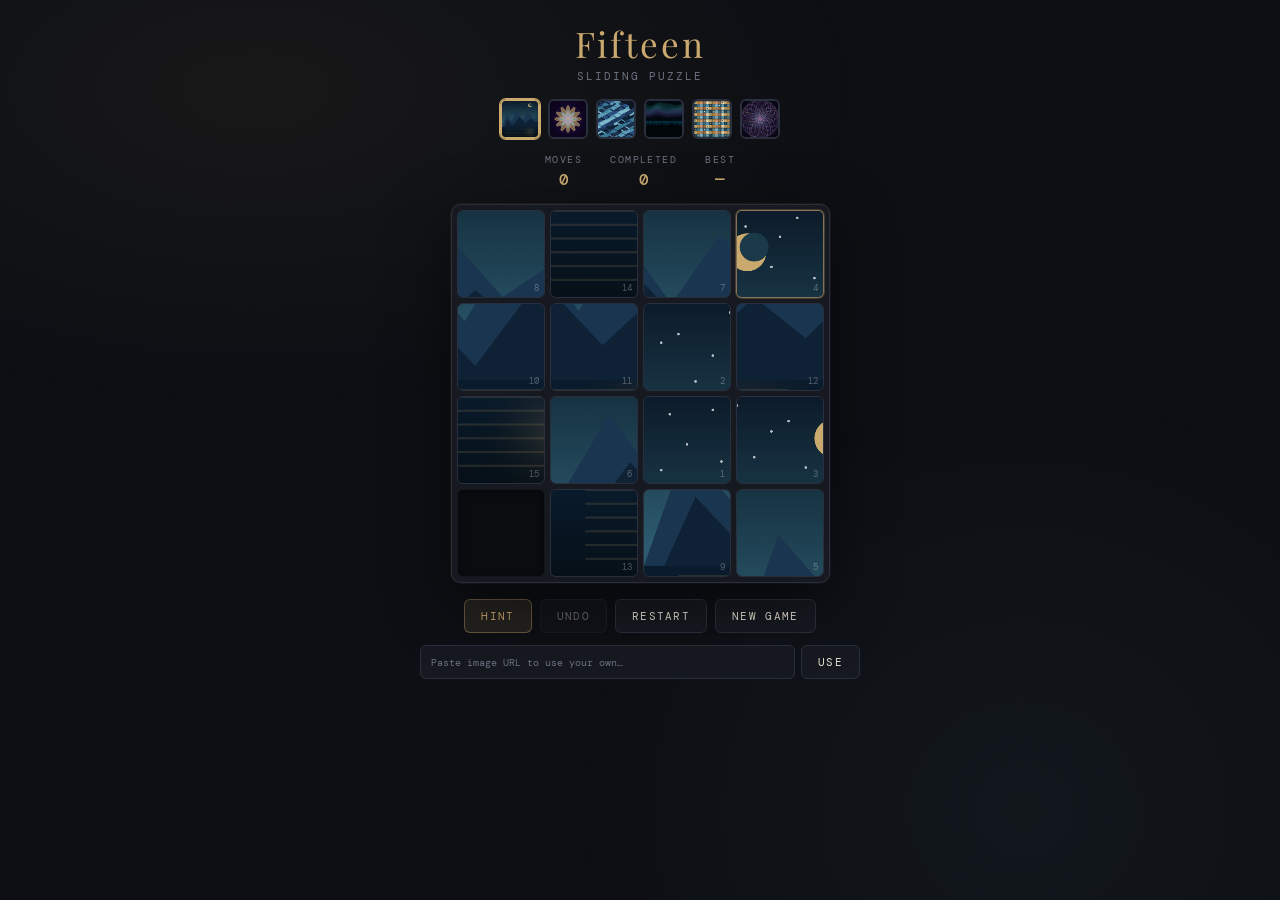
==== index.html @ 5afc831d "Add files via upload Updated for security so more browsers will load it with separate script file in" ====
<!DOCTYPE html>
<html lang="en">
<head>
  <meta charset="UTF-8">
  <meta name="viewport" content="width=device-width, initial-scale=1.0, user-scalable=no">
  <title>Fifteen Puzzle</title>
  <link rel="preconnect" href="https://fonts.googleapis.com">
  <link rel="preconnect" href="https://fonts.gstatic.com" crossorigin>
  <link href="https://fonts.googleapis.com/css2?family=Playfair+Display:wght@400;700&family=DM+Mono:wght@300;400;500&display=swap" rel="stylesheet">
  <link rel="stylesheet" href="puzzle.css">
</head>
<body>
  <canvas id="fwCanvas"></canvas>
  <div class="wrapper">
    <header>
      <h1>Fifteen</h1>
      <div class="subtitle">sliding puzzle</div>
    </header>

    <div class="pattern-row" id="patternRow"></div>

    <div class="stats">
      <div class="stat"><span class="stat-label">Moves</span><span class="stat-value" id="moves">0</span></div>
      <div class="stat"><span class="stat-label">Completed</span><span class="stat-value" id="completed">0</span></div>
      <div class="stat"><span class="stat-label">Best</span><span class="stat-value" id="best">—</span></div>
    </div>

    <div class="board-wrap">
      <div class="board" id="board"></div>
      <div class="win-overlay" id="winOverlay">
        <div class="win-title">Solved!</div>
        <div class="win-moves" id="winMoves"></div>
        <div class="win-sub">tap to play again</div>
      </div>
    </div>

    <div class="controls">
      <button class="primary" id="btnHint">Hint</button>
      <button id="btnUndo" disabled>Undo</button>
      <button id="btnRestart">Restart</button>
      <button id="btnNew">New Game</button>
    </div>

    <div class="img-row">
      <input type="text" id="imgUrl" placeholder="Paste image URL to use your own…">
      <button id="btnImg">Use</button>
    </div>
    <div class="msg" id="msg"></div>
  </div>

  <script src="puzzle.js"></script>
</body>
</html>
---- puzzle.css ----
:root {
  --bg: #0d0f14;
  --surface: #161920;
  --border: #2a2f3d;
  --accent: #c9a96e;
  --accent2: #7eb8c9;
  --text: #e8e2d5;
  --muted: #6b7280;
  --tile-bg: #1e2330;
  --tile-hover: #252c3d;
  --empty: #0a0c10;
  --radius: 6px;
  --gap: 5px;
  --tile-size: min(18vw, 88px);
}

* { box-sizing: border-box; margin: 0; padding: 0; }

body {
  background: var(--bg);
  color: var(--text);
  font-family: 'DM Mono', monospace;
  min-height: 100dvh;
  display: flex;
  flex-direction: column;
  align-items: center;
  justify-content: flex-start;
  padding: 20px 16px 32px;
  overflow-x: hidden;
}

body::before {
  content: '';
  position: fixed; inset: 0;
  background-image:
    radial-gradient(ellipse 80% 60% at 20% 10%, rgba(201,169,110,0.06) 0%, transparent 60%),
    radial-gradient(ellipse 60% 80% at 80% 90%, rgba(126,184,201,0.05) 0%, transparent 60%);
  pointer-events: none; z-index: 0;
}

.wrapper { position: relative; z-index: 1; width: 100%; max-width: 440px; }

header { text-align: center; margin-bottom: 16px; }

h1 {
  font-family: 'Playfair Display', serif;
  font-size: clamp(1.5rem, 5vw, 2.2rem);
  font-weight: 400;
  letter-spacing: 0.08em;
  color: var(--accent);
  margin-bottom: 2px;
}

.subtitle {
  font-size: 0.68rem;
  letter-spacing: 0.18em;
  text-transform: uppercase;
  color: var(--muted);
}

.pattern-row {
  display: flex;
  justify-content: center;
  gap: 8px;
  margin-bottom: 14px;
  flex-wrap: wrap;
}

.pat-btn {
  width: 40px; height: 40px;
  border-radius: 6px;
  border: 2px solid var(--border);
  cursor: pointer;
  overflow: hidden;
  padding: 0;
  background: none;
  transition: border-color 0.15s, transform 0.1s;
  -webkit-tap-highlight-color: transparent;
  flex-shrink: 0;
}
.pat-btn:hover { border-color: var(--muted); transform: scale(1.08); }
.pat-btn.active { border-color: var(--accent); box-shadow: 0 0 0 1px var(--accent); }
.pat-btn canvas { display: block; width: 100%; height: 100%; }

.stats {
  display: flex;
  justify-content: center;
  gap: 28px;
  margin-bottom: 14px;
}
.stat { display: flex; flex-direction: column; align-items: center; gap: 3px; }
.stat-label { color: var(--muted); font-size: 0.6rem; text-transform: uppercase; letter-spacing: 0.15em; }
.stat-value { color: var(--accent); font-weight: 500; font-size: 1rem; font-family: 'DM Mono', monospace; }

.board-wrap {
  position: relative;
  display: flex;
  justify-content: center;
  margin-bottom: 16px;
}

.board {
  display: grid;
  grid-template-columns: repeat(4, var(--tile-size));
  grid-template-rows: repeat(4, var(--tile-size));
  gap: var(--gap);
  background: var(--surface);
  border: 1px solid var(--border);
  border-radius: 10px;
  padding: var(--gap);
  box-shadow: 0 20px 60px rgba(0,0,0,0.5), 0 0 0 1px rgba(201,169,110,0.08);
}

.tile {
  width: var(--tile-size);
  height: var(--tile-size);
  border-radius: var(--radius);
  overflow: hidden;
  position: relative;
  cursor: pointer;
  transition: transform 0.08s ease, box-shadow 0.08s ease;
  background: var(--tile-bg);
  border: 1px solid var(--border);
  touch-action: manipulation;
  -webkit-tap-highlight-color: transparent;
  user-select: none;
}
.tile:not(.empty):hover {
  transform: scale(1.04);
  box-shadow: 0 4px 16px rgba(0,0,0,0.4), 0 0 0 1px rgba(201,169,110,0.3);
  z-index: 2;
}
.tile:not(.empty):active { transform: scale(0.96); }
.tile.empty {
  background: var(--empty);
  border-color: rgba(255,255,255,0.04);
  cursor: default;
  box-shadow: inset 0 2px 8px rgba(0,0,0,0.5);
}
.tile canvas { display: block; width: 100%; height: 100%; }
.tile .num {
  position: absolute; bottom: 3px; right: 5px;
  font-size: 0.55rem; color: rgba(255,255,255,0.3);
  pointer-events: none;
}
.tile.correct {
  border-color: rgba(201,169,110,0.6);
  box-shadow: 0 0 0 1px rgba(201,169,110,0.25), inset 0 0 6px rgba(201,169,110,0.08);
}
.tile.hint-tile {
  box-shadow: 0 0 0 2px var(--accent2), 0 0 12px rgba(126,184,201,0.5);
  border-color: var(--accent2);
}

#fwCanvas { position: fixed; inset: 0; pointer-events: none; z-index: 100; display: none; }

.win-overlay {
  display: none;
  position: absolute; inset: 0;
  background: rgba(13,15,20,0.85);
  border-radius: 10px;
  flex-direction: column;
  align-items: center;
  justify-content: center;
  gap: 8px;
  backdrop-filter: blur(4px);
  z-index: 20;
}
.win-overlay.show { display: flex; }
.win-title { font-family: 'Playfair Display', serif; font-size: 1.8rem; color: var(--accent); }
.win-sub { font-size: 0.68rem; color: var(--muted); letter-spacing: 0.12em; text-transform: uppercase; }
.win-moves { font-size: 1rem; color: var(--accent2); font-family: 'DM Mono', monospace; }

.controls { display: flex; flex-wrap: wrap; justify-content: center; gap: 8px; }

button {
  font-family: 'DM Mono', monospace;
  font-size: 0.68rem;
  letter-spacing: 0.12em;
  text-transform: uppercase;
  padding: 9px 16px;
  border-radius: var(--radius);
  border: 1px solid var(--border);
  background: var(--surface);
  color: var(--text);
  cursor: pointer;
  transition: background 0.15s, border-color 0.15s;
  -webkit-tap-highlight-color: transparent;
}
button:hover { background: var(--tile-hover); border-color: var(--muted); }
button.primary {
  background: rgba(201,169,110,0.12);
  border-color: rgba(201,169,110,0.4);
  color: var(--accent);
}
button.primary:hover { background: rgba(201,169,110,0.22); }
button:disabled { opacity: 0.35; cursor: default; }

.img-row { display: flex; gap: 6px; margin-top: 12px; width: 100%; }
.img-row input {
  flex: 1; font-family: 'DM Mono', monospace; font-size: 0.65rem;
  padding: 8px 10px; background: var(--surface); border: 1px solid var(--border);
  border-radius: var(--radius); color: var(--text); outline: none; min-width: 0;
}
.img-row input:focus { border-color: var(--muted); }
.img-row input::placeholder { color: var(--muted); }
.msg { text-align: center; font-size: 0.65rem; color: var(--muted); margin-top: 8px; min-height: 1em; }
.msg.err { color: #e07070; }
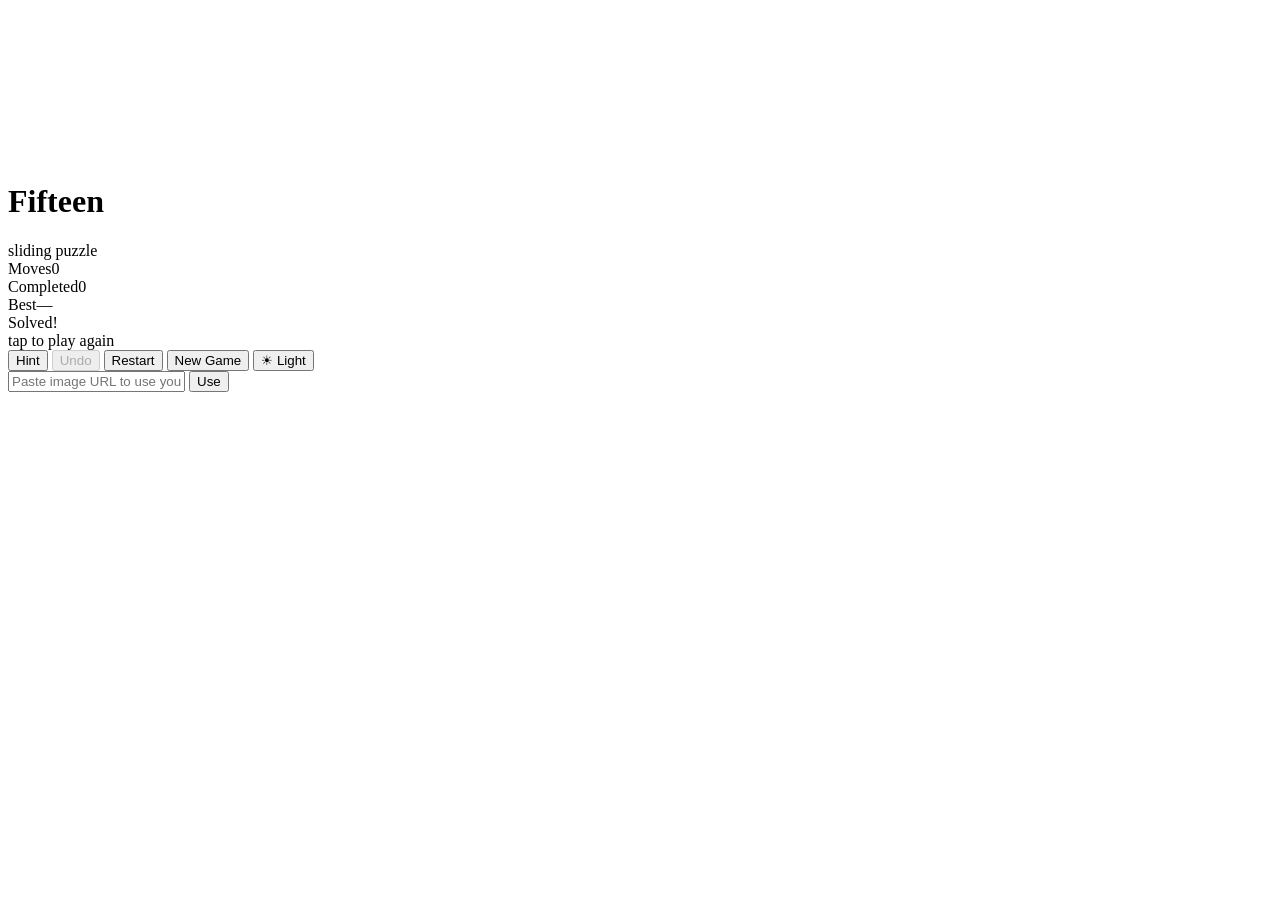
==== commit e0f4ba20: "Add files via upload Light and dark mode, clearer numbers." ====
--- a/index.html
+++ b/index.html
@@ -39,6 +39,7 @@
       <button id="btnUndo" disabled>Undo</button>
       <button id="btnRestart">Restart</button>
       <button id="btnNew">New Game</button>
+      <button id="btnTheme">☀ Light</button>
     </div>
 
     <div class="img-row">
--- a/puzzle.css
+++ b/puzzle.css
@@ -1,208 +1 @@
-:root {
-  --bg: #0d0f14;
-  --surface: #161920;
-  --border: #2a2f3d;
-  --accent: #c9a96e;
-  --accent2: #7eb8c9;
-  --text: #e8e2d5;
-  --muted: #6b7280;
-  --tile-bg: #1e2330;
-  --tile-hover: #252c3d;
-  --empty: #0a0c10;
-  --radius: 6px;
-  --gap: 5px;
-  --tile-size: min(18vw, 88px);
-}
-
-* { box-sizing: border-box; margin: 0; padding: 0; }
-
-body {
-  background: var(--bg);
-  color: var(--text);
-  font-family: 'DM Mono', monospace;
-  min-height: 100dvh;
-  display: flex;
-  flex-direction: column;
-  align-items: center;
-  justify-content: flex-start;
-  padding: 20px 16px 32px;
-  overflow-x: hidden;
-}
-
-body::before {
-  content: '';
-  position: fixed; inset: 0;
-  background-image:
-    radial-gradient(ellipse 80% 60% at 20% 10%, rgba(201,169,110,0.06) 0%, transparent 60%),
-    radial-gradient(ellipse 60% 80% at 80% 90%, rgba(126,184,201,0.05) 0%, transparent 60%);
-  pointer-events: none; z-index: 0;
-}
-
-.wrapper { position: relative; z-index: 1; width: 100%; max-width: 440px; }
-
-header { text-align: center; margin-bottom: 16px; }
-
-h1 {
-  font-family: 'Playfair Display', serif;
-  font-size: clamp(1.5rem, 5vw, 2.2rem);
-  font-weight: 400;
-  letter-spacing: 0.08em;
-  color: var(--accent);
-  margin-bottom: 2px;
-}
-
-.subtitle {
-  font-size: 0.68rem;
-  letter-spacing: 0.18em;
-  text-transform: uppercase;
-  color: var(--muted);
-}
-
-.pattern-row {
-  display: flex;
-  justify-content: center;
-  gap: 8px;
-  margin-bottom: 14px;
-  flex-wrap: wrap;
-}
-
-.pat-btn {
-  width: 40px; height: 40px;
-  border-radius: 6px;
-  border: 2px solid var(--border);
-  cursor: pointer;
-  overflow: hidden;
-  padding: 0;
-  background: none;
-  transition: border-color 0.15s, transform 0.1s;
-  -webkit-tap-highlight-color: transparent;
-  flex-shrink: 0;
-}
-.pat-btn:hover { border-color: var(--muted); transform: scale(1.08); }
-.pat-btn.active { border-color: var(--accent); box-shadow: 0 0 0 1px var(--accent); }
-.pat-btn canvas { display: block; width: 100%; height: 100%; }
-
-.stats {
-  display: flex;
-  justify-content: center;
-  gap: 28px;
-  margin-bottom: 14px;
-}
-.stat { display: flex; flex-direction: column; align-items: center; gap: 3px; }
-.stat-label { color: var(--muted); font-size: 0.6rem; text-transform: uppercase; letter-spacing: 0.15em; }
-.stat-value { color: var(--accent); font-weight: 500; font-size: 1rem; font-family: 'DM Mono', monospace; }
-
-.board-wrap {
-  position: relative;
-  display: flex;
-  justify-content: center;
-  margin-bottom: 16px;
-}
-
-.board {
-  display: grid;
-  grid-template-columns: repeat(4, var(--tile-size));
-  grid-template-rows: repeat(4, var(--tile-size));
-  gap: var(--gap);
-  background: var(--surface);
-  border: 1px solid var(--border);
-  border-radius: 10px;
-  padding: var(--gap);
-  box-shadow: 0 20px 60px rgba(0,0,0,0.5), 0 0 0 1px rgba(201,169,110,0.08);
-}
-
-.tile {
-  width: var(--tile-size);
-  height: var(--tile-size);
-  border-radius: var(--radius);
-  overflow: hidden;
-  position: relative;
-  cursor: pointer;
-  transition: transform 0.08s ease, box-shadow 0.08s ease;
-  background: var(--tile-bg);
-  border: 1px solid var(--border);
-  touch-action: manipulation;
-  -webkit-tap-highlight-color: transparent;
-  user-select: none;
-}
-.tile:not(.empty):hover {
-  transform: scale(1.04);
-  box-shadow: 0 4px 16px rgba(0,0,0,0.4), 0 0 0 1px rgba(201,169,110,0.3);
-  z-index: 2;
-}
-.tile:not(.empty):active { transform: scale(0.96); }
-.tile.empty {
-  background: var(--empty);
-  border-color: rgba(255,255,255,0.04);
-  cursor: default;
-  box-shadow: inset 0 2px 8px rgba(0,0,0,0.5);
-}
-.tile canvas { display: block; width: 100%; height: 100%; }
-.tile .num {
-  position: absolute; bottom: 3px; right: 5px;
-  font-size: 0.55rem; color: rgba(255,255,255,0.3);
-  pointer-events: none;
-}
-.tile.correct {
-  border-color: rgba(201,169,110,0.6);
-  box-shadow: 0 0 0 1px rgba(201,169,110,0.25), inset 0 0 6px rgba(201,169,110,0.08);
-}
-.tile.hint-tile {
-  box-shadow: 0 0 0 2px var(--accent2), 0 0 12px rgba(126,184,201,0.5);
-  border-color: var(--accent2);
-}
-
-#fwCanvas { position: fixed; inset: 0; pointer-events: none; z-index: 100; display: none; }
-
-.win-overlay {
-  display: none;
-  position: absolute; inset: 0;
-  background: rgba(13,15,20,0.85);
-  border-radius: 10px;
-  flex-direction: column;
-  align-items: center;
-  justify-content: center;
-  gap: 8px;
-  backdrop-filter: blur(4px);
-  z-index: 20;
-}
-.win-overlay.show { display: flex; }
-.win-title { font-family: 'Playfair Display', serif; font-size: 1.8rem; color: var(--accent); }
-.win-sub { font-size: 0.68rem; color: var(--muted); letter-spacing: 0.12em; text-transform: uppercase; }
-.win-moves { font-size: 1rem; color: var(--accent2); font-family: 'DM Mono', monospace; }
-
-.controls { display: flex; flex-wrap: wrap; justify-content: center; gap: 8px; }
-
-button {
-  font-family: 'DM Mono', monospace;
-  font-size: 0.68rem;
-  letter-spacing: 0.12em;
-  text-transform: uppercase;
-  padding: 9px 16px;
-  border-radius: var(--radius);
-  border: 1px solid var(--border);
-  background: var(--surface);
-  color: var(--text);
-  cursor: pointer;
-  transition: background 0.15s, border-color 0.15s;
-  -webkit-tap-highlight-color: transparent;
-}
-button:hover { background: var(--tile-hover); border-color: var(--muted); }
-button.primary {
-  background: rgba(201,169,110,0.12);
-  border-color: rgba(201,169,110,0.4);
-  color: var(--accent);
-}
-button.primary:hover { background: rgba(201,169,110,0.22); }
-button:disabled { opacity: 0.35; cursor: default; }
-
-.img-row { display: flex; gap: 6px; margin-top: 12px; width: 100%; }
-.img-row input {
-  flex: 1; font-family: 'DM Mono', monospace; font-size: 0.65rem;
-  padding: 8px 10px; background: var(--surface); border: 1px solid var(--border);
-  border-radius: var(--radius); color: var(--text); outline: none; min-width: 0;
-}
-.img-row input:focus { border-color: var(--muted); }
-.img-row input::placeholder { color: var(--muted); }
-.msg { text-align: center; font-size: 0.65rem; color: var(--muted); margin-top: 8px; min-height: 1em; }
-.msg.err { color: #e07070; }
+                                                                                                                                                                                                                                                                                                                                                                                                                                                                                                                                                                                                                                                                                                                                                                                                                                                                                                                                                                                                                                                                                                                                                                                                                                                                                                                                                                                                                                                                                                                                                                                                                                                                                                                                                                                                                                                                                                                                                                                                                                                                                                                                                                                                                                                                                                                                                                                                                                                                                                                                                                                                                                                                                                                                                                                                                                                                                                                                                                                                                                                                                                                                                                                                                                                                                                                                                                                                                                                                                                                                                                                                                                                                                                                                                                                                                                                                                                                                                                                                                                                                                                                                                                                                                                                                                                                                                                                                                                                                                                                                                                                                                                                                                                                                                                                                                                                                                                                                                                                                                                                                                                                                                                                                                                                                                                                                                                                                                                                                                                                                                                                                                                                                                                                                                                                                                                                                                                                                                                                                                                                                                                                                                                                                                                                                                                                                                                                                                                                                                                                                                                                                                                                
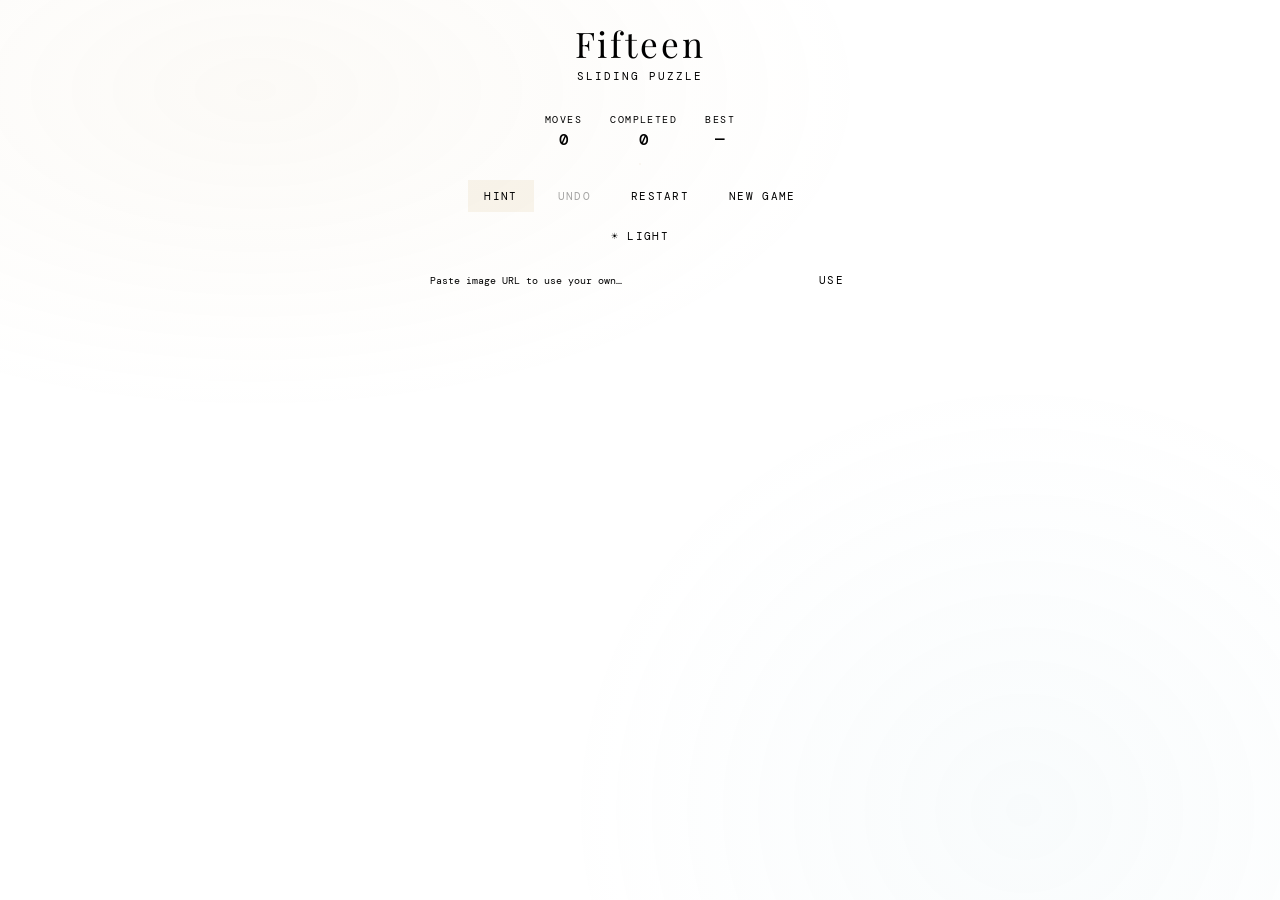
==== commit 0edf1462: "Update stylesheet and script paths in index.html Fixing copilot's mistake" ====
--- a/puzzle.css
+++ b/puzzle.css
@@ -1 +1,250 @@
-                                                                                                                                                                                                                                                                                                                                                                                                                                                                                                                                                                                                                                                                                                                                                                                                                                                                                                                                                                                                                                                                                                                                                                                                                                                                                                                                                                                                                                                                                                                                                                                                                                                                                                                                                                                                                                                                                                                                                                                                                                                                                                                                                                                                                                                                                                                                                                                                                                                                                                                                                                                                                                                                                                                                                                                                                                                                                                                                                                                                                                                                                                                                                                                                                                                                                                                                                                                                                                                                                                                                                                                                                                                                                                                                                                                                                                                                                                                                                                                                                                                                                                                                                                                                                                                                                                                                                                                                                                                                                                                                                                                                                                                                                                                                                                                                                                                                                                                                                                                                                                                                                                                                                                                                                                                                                                                                                                                                                                                                                                                                                                                                                                                                                                                                                                                                                                                                                                                                                                                                                                                                                                                                                                                                                                                                                                                                                                                                                                                                                                                                                                                                                                                +                                                                                                                                                                                                                                                                                                                                                                                                                                                                                                                                                                                                                                                                                                                                                                                                                                                                                                                                                                                                                                                                                                                                                                                                                                                                                                                                                                                                                                                                                                                                                                                                                                                                                                                                                                                                                                                                                                                                                                                                                                                                                                                                                                                                                                                                                                                                                                                                                                                                                                                                                                                                                                                                                                                                                                                                                                                                                                                                                                                                                                                                                                                                                                                                                                                                                                                                                                                                                                                                                                                                                                                                                                                                                                                                                                                                                                                                                                                                                               :root {
+  --bg: #0d0f14;
+  --surface: #161920;
+  --border: #2a2f3d;
+  --accent: #c9a96e;
+  --accent2: #7eb8c9;
+  --text: #e8e2d5;
+  --muted: #6b7280;
+  --tile-bg: #1e2330;
+  --tile-hover: #252c3d;
+  --empty: #0a0c10;
+  --radius: 6px;
+  --gap: 5px;
+  --tile-size: min(18vw, 88px);
+}
+
+body.light {
+  --bg: #f0ece3;
+  --surface: #faf7f2;
+  --border: #d4cab8;
+  --accent: #9a6f2e;
+  --accent2: #3a7a95;
+  --text: #2a2420;
+  --muted: #8a7d6e;
+  --tile-bg: #ede8df;
+  --tile-hover: #e4ddd2;
+  --empty: #ddd8ce;
+}
+
+* { box-sizing: border-box; margin: 0; padding: 0; }
+
+body {
+  background: var(--bg);
+  color: var(--text);
+  font-family: 'DM Mono', monospace;
+  min-height: 100dvh;
+  display: flex;
+  flex-direction: column;
+  align-items: center;
+  justify-content: flex-start;
+  padding: 20px 16px 32px;
+  overflow-x: hidden;
+  transition: background 0.3s, color 0.3s;
+}
+
+body::before {
+  content: '';
+  position: fixed;
+  inset: 0;
+  background-image:
+    radial-gradient(ellipse 80% 60% at 20% 10%, rgba(201,169,110,0.06) 0%, transparent 60%),
+    radial-gradient(ellipse 60% 80% at 80% 90%, rgba(126,184,201,0.05) 0%, transparent 60%);
+  pointer-events: none;
+  z-index: 0;
+}
+
+.wrapper {
+  position: relative;
+  z-index: 1;
+  width: 100%;
+  max-width: 440px;
+}
+
+header {
+  text-align: center;
+  margin-bottom: 16px;
+}
+
+h1 {
+  font-family: 'Playfair Display', serif;
+  font-size: clamp(1.5rem, 5vw, 2.2rem);
+  font-weight: 400;
+  letter-spacing: 0.08em;
+  color: var(--accent);
+  margin-bottom: 2px;
+}
+
+.subtitle {
+  font-size: 0.68rem;
+  letter-spacing: 0.18em;
+  text-transform: uppercase;
+  color: var(--muted);
+}
+
+.pattern-row {
+  display: flex;
+  justify-content: center;
+  gap: 8px;
+  margin-bottom: 14px;
+  flex-wrap: wrap;
+}
+
+.pat-btn {
+  width: 40px;
+  height: 40px;
+  border-radius: 6px;
+  border: 2px solid var(--border);
+  cursor: pointer;
+  overflow: hidden;
+  padding: 0;
+  background: none;
+  transition: border-color 0.15s, transform 0.1s;
+  -webkit-tap-highlight-color: transparent;
+  flex-shrink: 0;
+}
+.pat-btn:hover { border-color: var(--muted); transform: scale(1.08); }
+.pat-btn.active { border-color: var(--accent); box-shadow: 0 0 0 1px var(--accent); }
+.pat-btn canvas { display: block; width: 100%; height: 100%; }
+
+.stats {
+  display: flex;
+  justify-content: center;
+  gap: 28px;
+  margin-bottom: 14px;
+}
+.stat { display: flex; flex-direction: column; align-items: center; gap: 3px; }
+.stat-label { color: var(--muted); font-size: 0.6rem; text-transform: uppercase; letter-spacing: 0.15em; }
+.stat-value { color: var(--accent); font-weight: 500; font-size: 1rem; font-family: 'DM Mono', monospace; }
+
+.board-wrap {
+  position: relative;
+  display: flex;
+  justify-content: center;
+  margin-bottom: 16px;
+}
+
+.board {
+  display: grid;
+  grid-template-columns: repeat(4, var(--tile-size));
+  grid-template-rows: repeat(4, var(--tile-size));
+  gap: var(--gap);
+  background: var(--surface);
+  border: 1px solid var(--border);
+  border-radius: 10px;
+  padding: var(--gap);
+  box-shadow: 0 20px 60px rgba(0,0,0,0.5), 0 0 0 1px rgba(201,169,110,0.08);
+}
+
+.tile {
+  width: var(--tile-size);
+  height: var(--tile-size);
+  border-radius: var(--radius);
+  overflow: hidden;
+  position: relative;
+  cursor: pointer;
+  transition: transform 0.08s ease, box-shadow 0.08s ease;
+  background: var(--tile-bg);
+  border: 1px solid var(--border);
+  touch-action: manipulation;
+  -webkit-tap-highlight-color: transparent;
+  user-select: none;
+}
+.tile:not(.empty):hover {
+  transform: scale(1.04);
+  box-shadow: 0 4px 16px rgba(0,0,0,0.4), 0 0 0 1px rgba(201,169,110,0.3);
+  z-index: 2;
+}
+.tile:not(.empty):active { transform: scale(0.96); }
+.tile.empty {
+  background: var(--empty);
+  border-color: rgba(255,255,255,0.04);
+  cursor: default;
+  box-shadow: inset 0 2px 8px rgba(0,0,0,0.5);
+}
+.tile canvas { display: block; width: 100%; height: 100%; }
+.tile .num {
+  position: absolute;
+  bottom: 3px;
+  right: 3px;
+  font-size: 0.52rem;
+  font-family: 'DM Mono', monospace;
+  font-weight: 500;
+  color: #fff;
+  background: rgba(0,0,0,0.55);
+  line-height: 1;
+  padding: 2px 3px;
+  border-radius: 3px;
+  pointer-events: none;
+}
+.tile.correct {
+  border-color: rgba(201,169,110,0.6);
+  box-shadow: 0 0 0 1px rgba(201,169,110,0.25), inset 0 0 6px rgba(201,169,110,0.08);
+}
+.tile.hint-tile {
+  box-shadow: 0 0 0 2px var(--accent2), 0 0 12px rgba(126,184,201,0.5);
+  border-color: var(--accent2);
+}
+
+#fwCanvas { position: fixed; inset: 0; pointer-events: none; z-index: 100; display: none; }
+
+.win-overlay {
+  display: none;
+  position: absolute;
+  inset: 0;
+  background: rgba(13,15,20,0.85);
+  border-radius: 10px;
+  flex-direction: column;
+  align-items: center;
+  justify-content: center;
+  gap: 8px;
+  backdrop-filter: blur(4px);
+  z-index: 20;
+}
+.win-overlay.show { display: flex; }
+.win-title { font-family: 'Playfair Display', serif; font-size: 1.8rem; color: var(--accent); }
+.win-sub { font-size: 0.68rem; color: var(--muted); letter-spacing: 0.12em; text-transform: uppercase; }
+.win-moves { font-size: 1rem; color: var(--accent2); font-family: 'DM Mono', monospace; }
+
+.controls { display: flex; flex-wrap: wrap; justify-content: center; gap: 8px; }
+
+button {
+  font-family: 'DM Mono', monospace;
+  font-size: 0.68rem;
+  letter-spacing: 0.12em;
+  text-transform: uppercase;
+  padding: 9px 16px;
+  border-radius: var(--radius);
+  border: 1px solid var(--border);
+  background: var(--surface);
+  color: var(--text);
+  cursor: pointer;
+  transition: background 0.15s, border-color 0.15s, color 0.15s;
+  -webkit-tap-highlight-color: transparent;
+}
+button:hover { background: var(--tile-hover); border-color: var(--muted); }
+button.primary {
+  background: rgba(201,169,110,0.12);
+  border-color: rgba(201,169,110,0.4);
+  color: var(--accent);
+}
+button.primary:hover { background: rgba(201,169,110,0.22); }
+button:disabled { opacity: 0.35; cursor: default; }
+
+.img-row { display: flex; gap: 6px; margin-top: 12px; width: 100%; }
+.img-row input {
+  flex: 1;
+  font-family: 'DM Mono', monospace;
+  font-size: 0.65rem;
+  padding: 8px 10px;
+  background: var(--surface);
+  border: 1px solid var(--border);
+  border-radius: var(--radius);
+  color: var(--text);
+  outline: none;
+  min-width: 0;
+}
+.img-row input:focus { border-color: var(--muted); }
+.img-row input::placeholder { color: var(--muted); }
+.msg { text-align: center; font-size: 0.65rem; color: var(--muted); margin-top: 8px; min-height: 1em; }
+.msg.err { color: #e07070; }
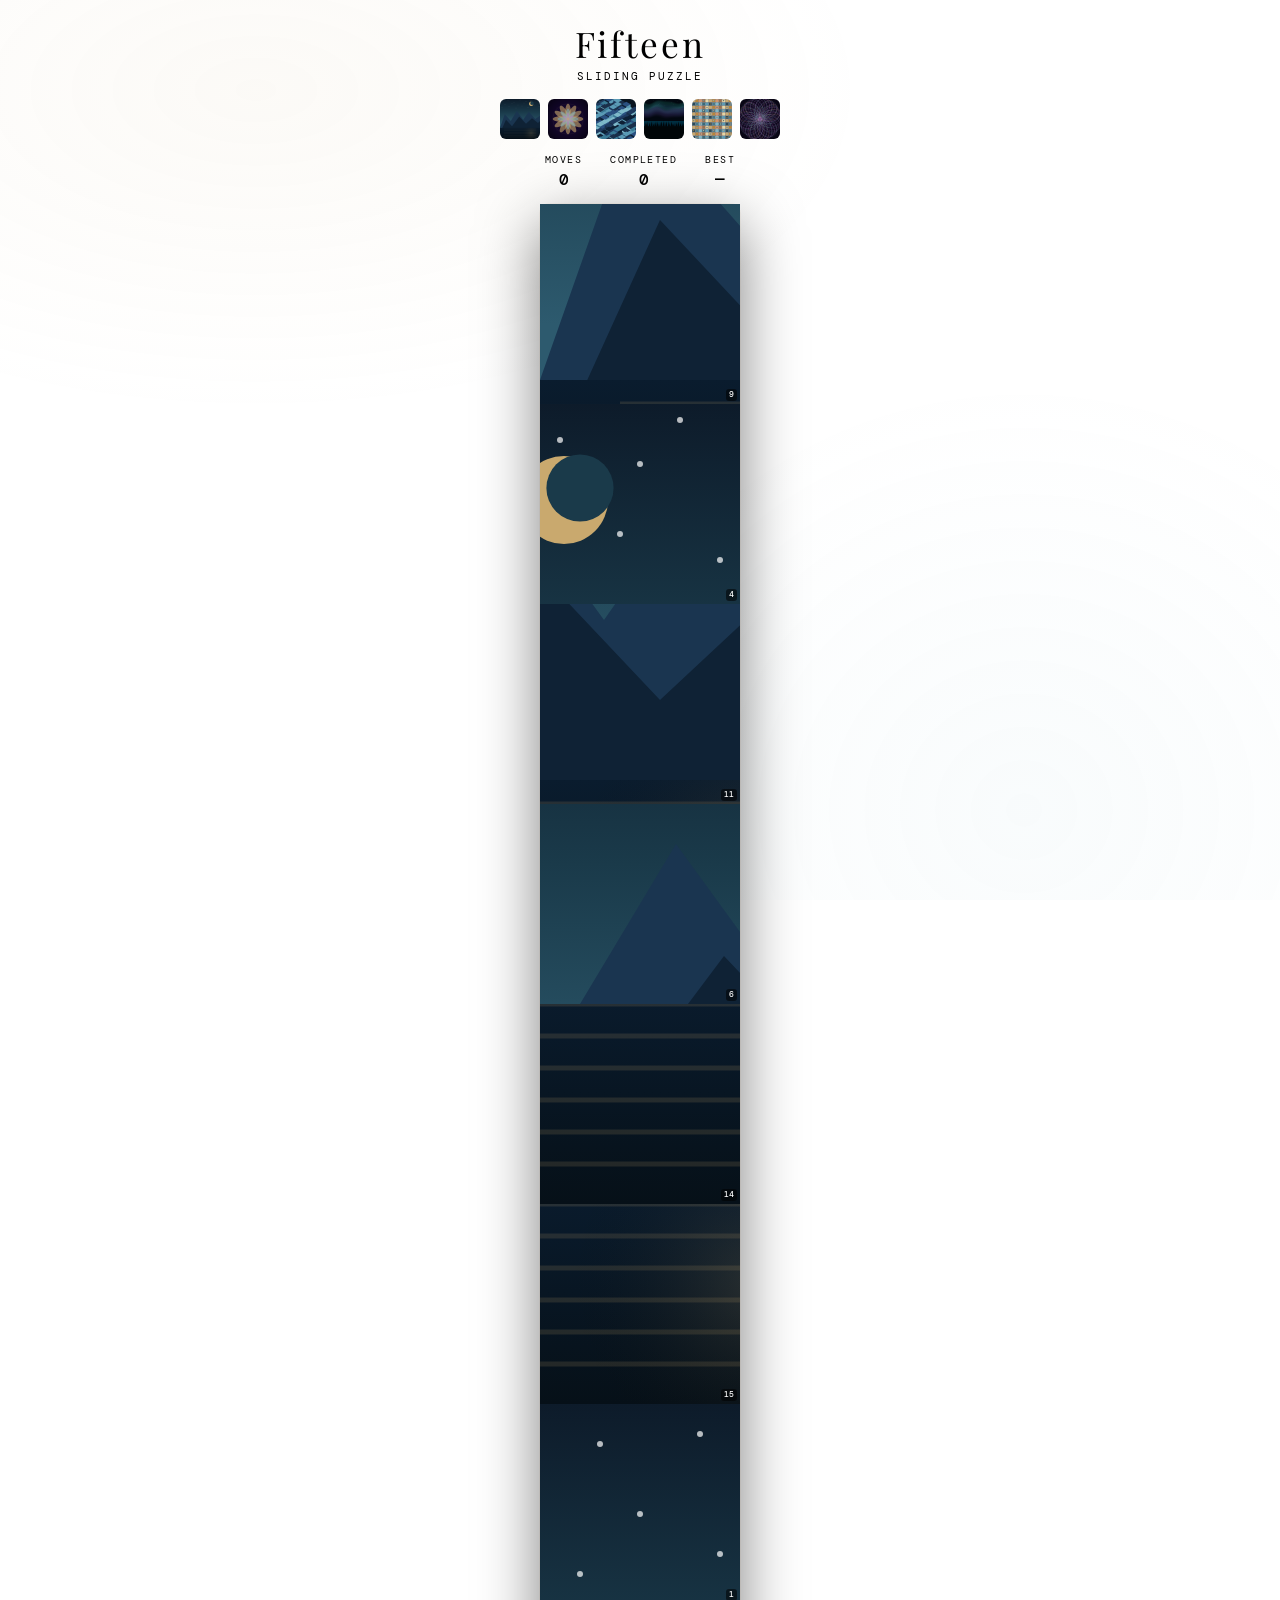
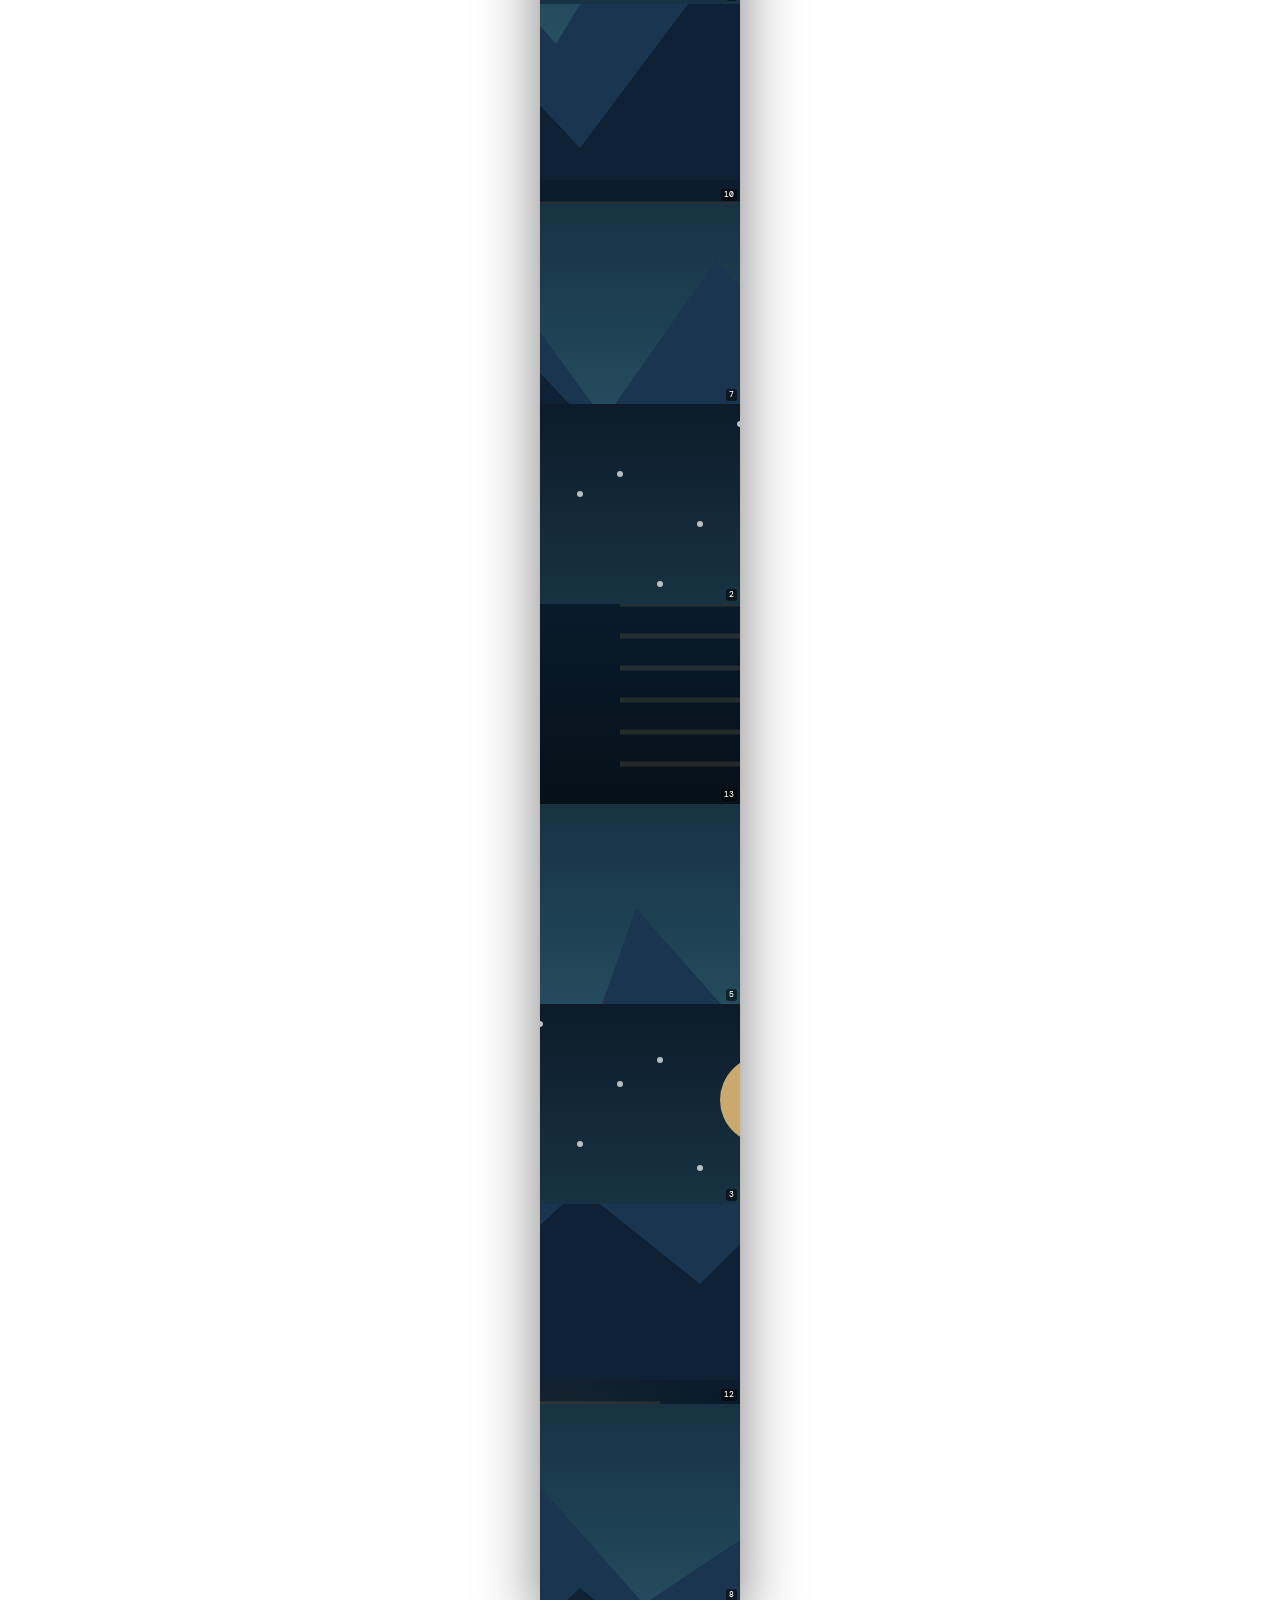
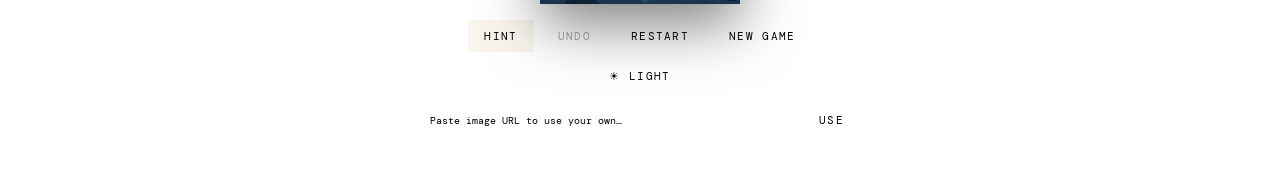
==== commit 3db4b183: "Update title from 'Fifteen Puzzle' to 'Fifteen Tile Slide Puzzle'" ====
--- a/index.html
+++ b/index.html
@@ -3,7 +3,7 @@
 <head>
   <meta charset="UTF-8">
   <meta name="viewport" content="width=device-width, initial-scale=1.0, user-scalable=no">
-  <title>Fifteen Puzzle</title>
+  <title>Fifteen Tile Slide Puzzle</title>
   <link rel="preconnect" href="https://fonts.googleapis.com">
   <link rel="preconnect" href="https://fonts.gstatic.com" crossorigin>
   <link href="https://fonts.googleapis.com/css2?family=Playfair+Display:wght@400;700&family=DM+Mono:wght@300;400;500&display=swap" rel="stylesheet">
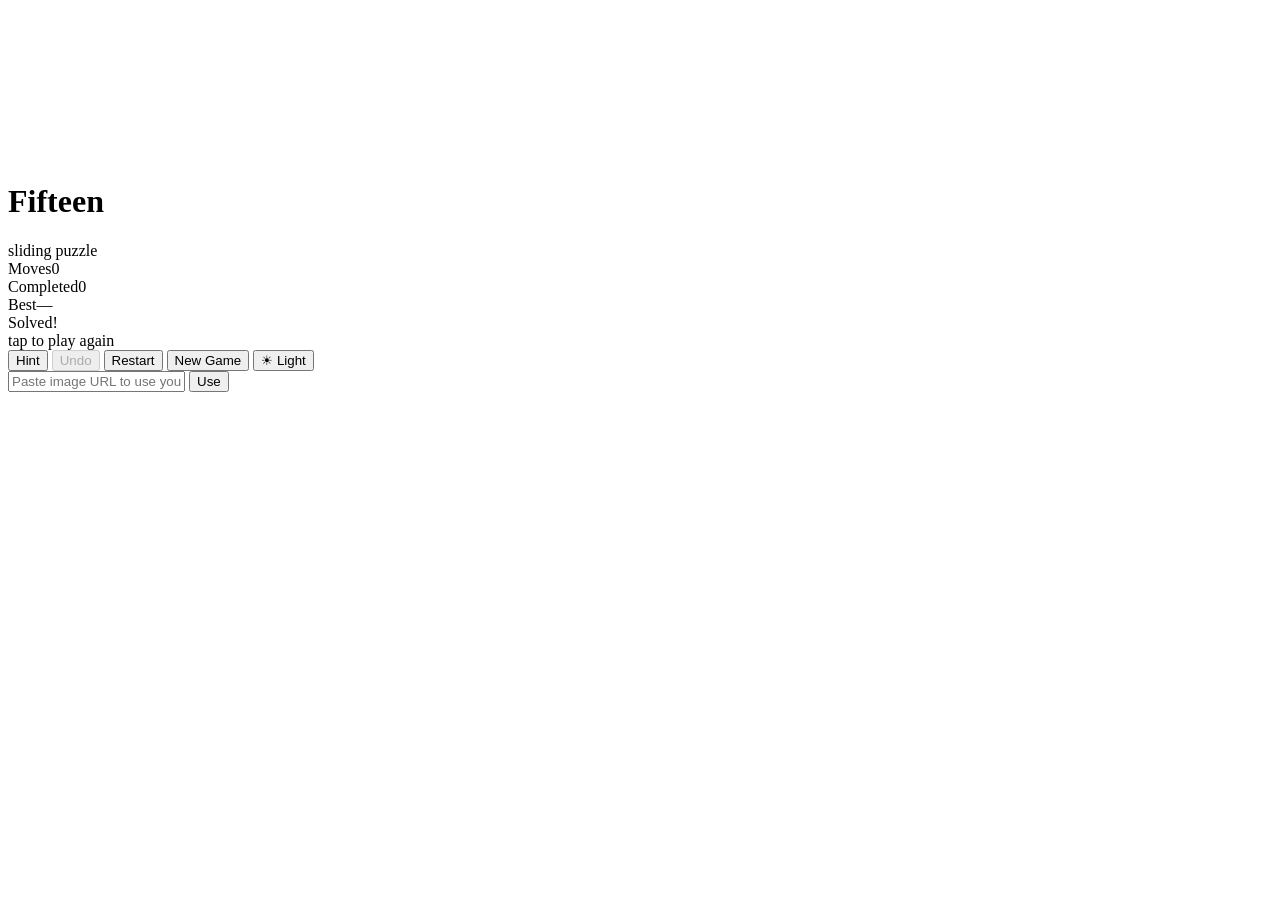
==== commit 9856b396: "Add PWA links to index.html Added service worker registration script, manifest link and theme color " ====
--- a/index.html
+++ b/index.html
@@ -3,11 +3,13 @@
 <head>
   <meta charset="UTF-8">
   <meta name="viewport" content="width=device-width, initial-scale=1.0, user-scalable=no">
-  <title>Fifteen Tile Slide Puzzle</title>
+  <title>Fifteen Puzzle</title>
   <link rel="preconnect" href="https://fonts.googleapis.com">
   <link rel="preconnect" href="https://fonts.gstatic.com" crossorigin>
   <link href="https://fonts.googleapis.com/css2?family=Playfair+Display:wght@400;700&family=DM+Mono:wght@300;400;500&display=swap" rel="stylesheet">
-  <link rel="stylesheet" href="puzzle.css">
+  <link rel="stylesheet" href="/tile-puzzle/puzzle.css">
+  <link rel="manifest" href="manifest.json">
+  <meta name="theme-color" content="#ffffff">
 </head>
 <body>
   <canvas id="fwCanvas"></canvas>
@@ -49,6 +51,13 @@
     <div class="msg" id="msg"></div>
   </div>
 
-  <script src="puzzle.js"></script>
+  <script src="/tile-puzzle/puzzle.js"></script>
+  <script>
+    if ('serviceWorker' in navigator) {
+      window.addEventListener('load', () => {
+        navigator.serviceWorker.register('service-worker.js');
+      });
+    }
+  </script>
 </body>
 </html>
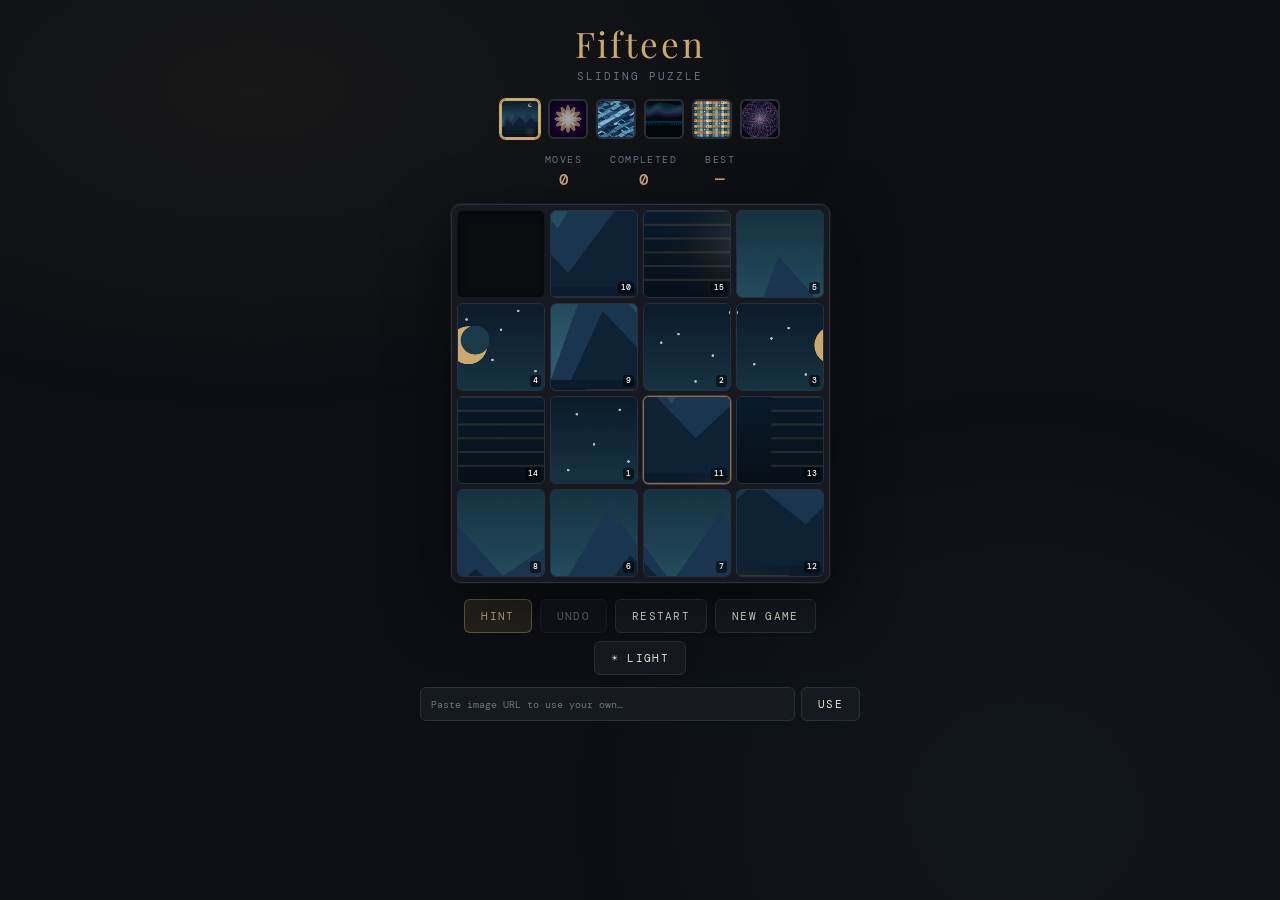
==== commit 1a730f3d: "Merge branch 'main' into pwa-support" ====
--- a/index.html
+++ b/index.html
@@ -3,11 +3,11 @@
 <head>
   <meta charset="UTF-8">
   <meta name="viewport" content="width=device-width, initial-scale=1.0, user-scalable=no">
-  <title>Fifteen Puzzle</title>
+  <title>Fifteen Tile Slide Puzzle</title>
   <link rel="preconnect" href="https://fonts.googleapis.com">
   <link rel="preconnect" href="https://fonts.gstatic.com" crossorigin>
   <link href="https://fonts.googleapis.com/css2?family=Playfair+Display:wght@400;700&family=DM+Mono:wght@300;400;500&display=swap" rel="stylesheet">
-  <link rel="stylesheet" href="/tile-puzzle/puzzle.css">
+  <link rel="stylesheet" href="puzzle.css">
   <link rel="manifest" href="manifest.json">
   <meta name="theme-color" content="#ffffff">
 </head>
@@ -51,7 +51,7 @@
     <div class="msg" id="msg"></div>
   </div>
 
-  <script src="/tile-puzzle/puzzle.js"></script>
+  <script src="puzzle.js"></script>
   <script>
     if ('serviceWorker' in navigator) {
       window.addEventListener('load', () => {
--- a/puzzle.css
+++ b/puzzle.css
@@ -0,0 +1,250 @@
+:root {
+  --bg: #0d0f14;
+  --surface: #161920;
+  --border: #2a2f3d;
+  --accent: #c9a96e;
+  --accent2: #7eb8c9;
+  --text: #e8e2d5;
+  --muted: #6b7280;
+  --tile-bg: #1e2330;
+  --tile-hover: #252c3d;
+  --empty: #0a0c10;
+  --radius: 6px;
+  --gap: 5px;
+  --tile-size: min(18vw, 88px);
+}
+
+body.light {
+  --bg: #f0ece3;
+  --surface: #faf7f2;
+  --border: #d4cab8;
+  --accent: #9a6f2e;
+  --accent2: #3a7a95;
+  --text: #2a2420;
+  --muted: #8a7d6e;
+  --tile-bg: #ede8df;
+  --tile-hover: #e4ddd2;
+  --empty: #ddd8ce;
+}
+
+* { box-sizing: border-box; margin: 0; padding: 0; }
+
+body {
+  background: var(--bg);
+  color: var(--text);
+  font-family: 'DM Mono', monospace;
+  min-height: 100dvh;
+  display: flex;
+  flex-direction: column;
+  align-items: center;
+  justify-content: flex-start;
+  padding: 20px 16px 32px;
+  overflow-x: hidden;
+  transition: background 0.3s, color 0.3s;
+}
+
+body::before {
+  content: '';
+  position: fixed;
+  inset: 0;
+  background-image:
+    radial-gradient(ellipse 80% 60% at 20% 10%, rgba(201,169,110,0.06) 0%, transparent 60%),
+    radial-gradient(ellipse 60% 80% at 80% 90%, rgba(126,184,201,0.05) 0%, transparent 60%);
+  pointer-events: none;
+  z-index: 0;
+}
+
+.wrapper {
+  position: relative;
+  z-index: 1;
+  width: 100%;
+  max-width: 440px;
+}
+
+header {
+  text-align: center;
+  margin-bottom: 16px;
+}
+
+h1 {
+  font-family: 'Playfair Display', serif;
+  font-size: clamp(1.5rem, 5vw, 2.2rem);
+  font-weight: 400;
+  letter-spacing: 0.08em;
+  color: var(--accent);
+  margin-bottom: 2px;
+}
+
+.subtitle {
+  font-size: 0.68rem;
+  letter-spacing: 0.18em;
+  text-transform: uppercase;
+  color: var(--muted);
+}
+
+.pattern-row {
+  display: flex;
+  justify-content: center;
+  gap: 8px;
+  margin-bottom: 14px;
+  flex-wrap: wrap;
+}
+
+.pat-btn {
+  width: 40px;
+  height: 40px;
+  border-radius: 6px;
+  border: 2px solid var(--border);
+  cursor: pointer;
+  overflow: hidden;
+  padding: 0;
+  background: none;
+  transition: border-color 0.15s, transform 0.1s;
+  -webkit-tap-highlight-color: transparent;
+  flex-shrink: 0;
+}
+.pat-btn:hover { border-color: var(--muted); transform: scale(1.08); }
+.pat-btn.active { border-color: var(--accent); box-shadow: 0 0 0 1px var(--accent); }
+.pat-btn canvas { display: block; width: 100%; height: 100%; }
+
+.stats {
+  display: flex;
+  justify-content: center;
+  gap: 28px;
+  margin-bottom: 14px;
+}
+.stat { display: flex; flex-direction: column; align-items: center; gap: 3px; }
+.stat-label { color: var(--muted); font-size: 0.6rem; text-transform: uppercase; letter-spacing: 0.15em; }
+.stat-value { color: var(--accent); font-weight: 500; font-size: 1rem; font-family: 'DM Mono', monospace; }
+
+.board-wrap {
+  position: relative;
+  display: flex;
+  justify-content: center;
+  margin-bottom: 16px;
+}
+
+.board {
+  display: grid;
+  grid-template-columns: repeat(4, var(--tile-size));
+  grid-template-rows: repeat(4, var(--tile-size));
+  gap: var(--gap);
+  background: var(--surface);
+  border: 1px solid var(--border);
+  border-radius: 10px;
+  padding: var(--gap);
+  box-shadow: 0 20px 60px rgba(0,0,0,0.5), 0 0 0 1px rgba(201,169,110,0.08);
+}
+
+.tile {
+  width: var(--tile-size);
+  height: var(--tile-size);
+  border-radius: var(--radius);
+  overflow: hidden;
+  position: relative;
+  cursor: pointer;
+  transition: transform 0.08s ease, box-shadow 0.08s ease;
+  background: var(--tile-bg);
+  border: 1px solid var(--border);
+  touch-action: manipulation;
+  -webkit-tap-highlight-color: transparent;
+  user-select: none;
+}
+.tile:not(.empty):hover {
+  transform: scale(1.04);
+  box-shadow: 0 4px 16px rgba(0,0,0,0.4), 0 0 0 1px rgba(201,169,110,0.3);
+  z-index: 2;
+}
+.tile:not(.empty):active { transform: scale(0.96); }
+.tile.empty {
+  background: var(--empty);
+  border-color: rgba(255,255,255,0.04);
+  cursor: default;
+  box-shadow: inset 0 2px 8px rgba(0,0,0,0.5);
+}
+.tile canvas { display: block; width: 100%; height: 100%; }
+.tile .num {
+  position: absolute;
+  bottom: 3px;
+  right: 3px;
+  font-size: 0.52rem;
+  font-family: 'DM Mono', monospace;
+  font-weight: 500;
+  color: #fff;
+  background: rgba(0,0,0,0.55);
+  line-height: 1;
+  padding: 2px 3px;
+  border-radius: 3px;
+  pointer-events: none;
+}
+.tile.correct {
+  border-color: rgba(201,169,110,0.6);
+  box-shadow: 0 0 0 1px rgba(201,169,110,0.25), inset 0 0 6px rgba(201,169,110,0.08);
+}
+.tile.hint-tile {
+  box-shadow: 0 0 0 2px var(--accent2), 0 0 12px rgba(126,184,201,0.5);
+  border-color: var(--accent2);
+}
+
+#fwCanvas { position: fixed; inset: 0; pointer-events: none; z-index: 100; display: none; }
+
+.win-overlay {
+  display: none;
+  position: absolute;
+  inset: 0;
+  background: rgba(13,15,20,0.85);
+  border-radius: 10px;
+  flex-direction: column;
+  align-items: center;
+  justify-content: center;
+  gap: 8px;
+  backdrop-filter: blur(4px);
+  z-index: 20;
+}
+.win-overlay.show { display: flex; }
+.win-title { font-family: 'Playfair Display', serif; font-size: 1.8rem; color: var(--accent); }
+.win-sub { font-size: 0.68rem; color: var(--muted); letter-spacing: 0.12em; text-transform: uppercase; }
+.win-moves { font-size: 1rem; color: var(--accent2); font-family: 'DM Mono', monospace; }
+
+.controls { display: flex; flex-wrap: wrap; justify-content: center; gap: 8px; }
+
+button {
+  font-family: 'DM Mono', monospace;
+  font-size: 0.68rem;
+  letter-spacing: 0.12em;
+  text-transform: uppercase;
+  padding: 9px 16px;
+  border-radius: var(--radius);
+  border: 1px solid var(--border);
+  background: var(--surface);
+  color: var(--text);
+  cursor: pointer;
+  transition: background 0.15s, border-color 0.15s, color 0.15s;
+  -webkit-tap-highlight-color: transparent;
+}
+button:hover { background: var(--tile-hover); border-color: var(--muted); }
+button.primary {
+  background: rgba(201,169,110,0.12);
+  border-color: rgba(201,169,110,0.4);
+  color: var(--accent);
+}
+button.primary:hover { background: rgba(201,169,110,0.22); }
+button:disabled { opacity: 0.35; cursor: default; }
+
+.img-row { display: flex; gap: 6px; margin-top: 12px; width: 100%; }
+.img-row input {
+  flex: 1;
+  font-family: 'DM Mono', monospace;
+  font-size: 0.65rem;
+  padding: 8px 10px;
+  background: var(--surface);
+  border: 1px solid var(--border);
+  border-radius: var(--radius);
+  color: var(--text);
+  outline: none;
+  min-width: 0;
+}
+.img-row input:focus { border-color: var(--muted); }
+.img-row input::placeholder { color: var(--muted); }
+.msg { text-align: center; font-size: 0.65rem; color: var(--muted); margin-top: 8px; min-height: 1em; }
+.msg.err { color: #e07070; }
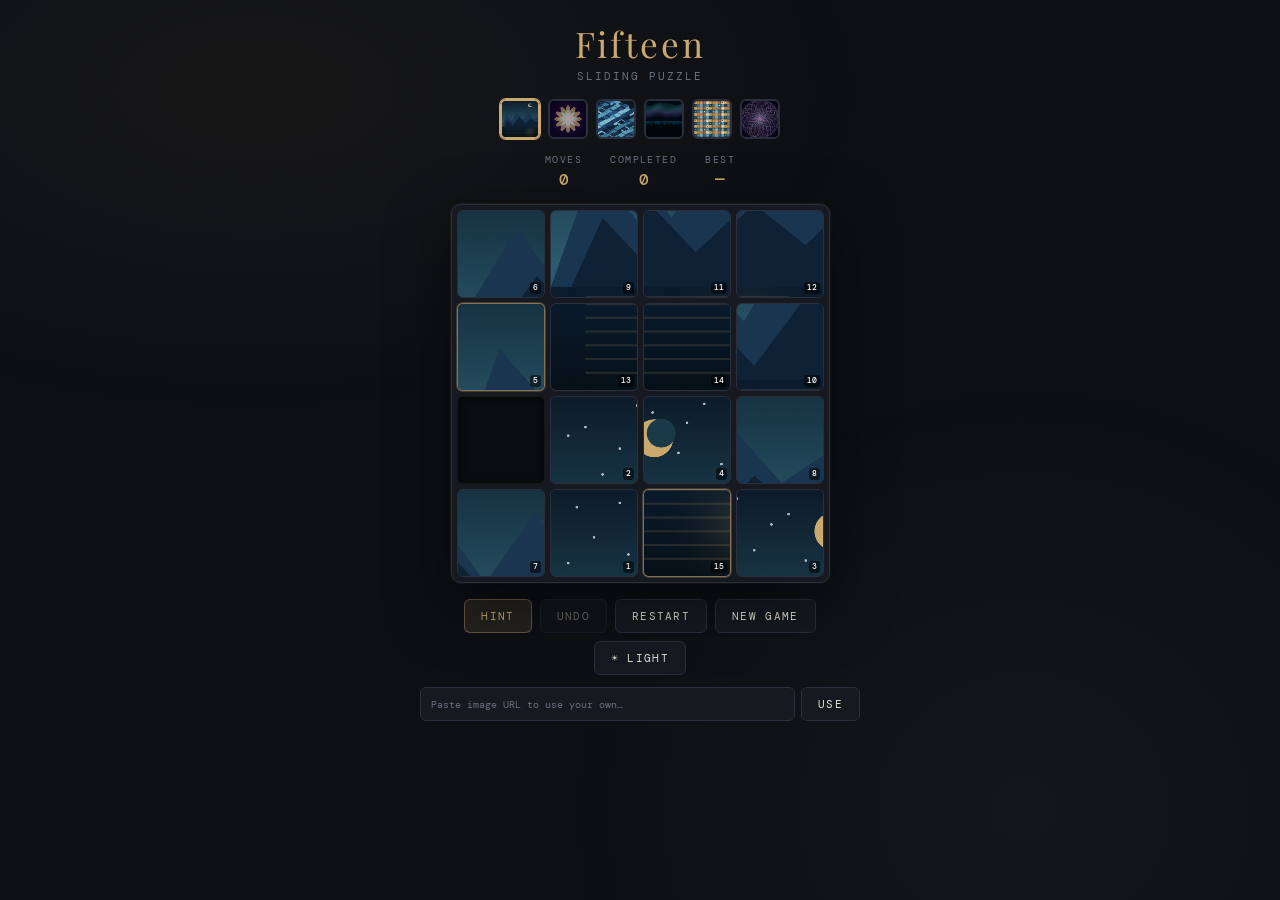
==== commit a6278b48: "Using icons in web app" ====
--- a/index.html
+++ b/index.html
@@ -9,6 +9,10 @@
   <link href="https://fonts.googleapis.com/css2?family=Playfair+Display:wght@400;700&family=DM+Mono:wght@300;400;500&display=swap" rel="stylesheet">
   <link rel="stylesheet" href="puzzle.css">
   <link rel="manifest" href="manifest.json">
+  <link rel="apple-touch-icon" href="icon-180.png">
+  <meta name="apple-mobile-web-app-capable" content="yes">
+  <meta name="apple-mobile-web-app-status-bar-style" content="default">
+  <meta name="apple-mobile-web-app-title" content="Tile">
   <meta name="theme-color" content="#ffffff">
 </head>
 <body>
